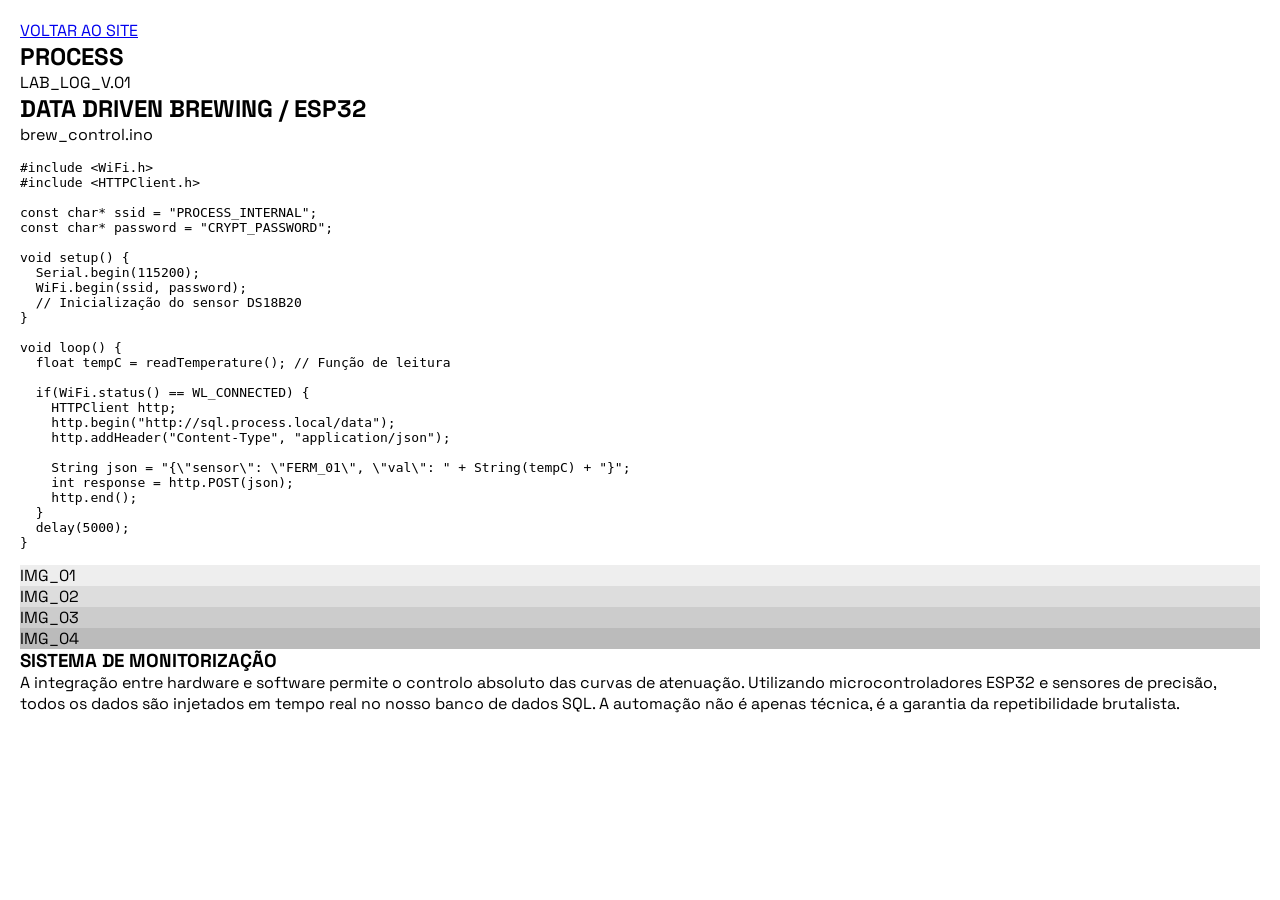
==== academico.html @ 4c79a628 "Create academico.html" ====
<!DOCTYPE html>
<html lang="pt-br">
<head>
    <meta charset="UTF-8">
    <meta name="viewport" content="width=device-width, initial-scale=1.0">
    <title>ACADÊMICO | PROCESS</title>
    <link rel="stylesheet" href="styles.css">
    <link href="https://fonts.googleapis.com/css2?family=Space+Grotesk:wght@300;400;700&display=swap" rel="stylesheet">
</head>
<body>

    <nav class="main-nav">
        <div class="nav-links left">
            <a href="index.html">VOLTAR AO SITE</a>
        </div>
        <div class="nav-logo">
            <h1 class="main-logo-small">PROCESS</h1>
        </div>
        <div class="nav-links right">
            <span>LAB_LOG_V.01</span>
        </div>
    </nav>

    <main class="academic-container">
        <h2 class="academic-title">DATA DRIVEN BREWING / ESP32</h2>
        
        <div class="academic-grid">
            <div class="code-section">
                <div class="code-terminal">
                    <div class="terminal-header">
                        <span class="file-name">brew_control.ino</span>
                        <div class="dots"><span></span><span></span></div>
                    </div>
                    <pre><code>
#include &lt;WiFi.h&gt;
#include &lt;HTTPClient.h&gt;

const char* ssid = "PROCESS_INTERNAL";
const char* password = "CRYPT_PASSWORD";

void setup() {
  Serial.begin(115200);
  WiFi.begin(ssid, password);
  // Inicialização do sensor DS18B20
}

void loop() {
  float tempC = readTemperature(); // Função de leitura

  if(WiFi.status() == WL_CONNECTED) {
    HTTPClient http;
    http.begin("http://sql.process.local/data");
    http.addHeader("Content-Type", "application/json");
    
    String json = "{\"sensor\": \"FERM_01\", \"val\": " + String(tempC) + "}";
    int response = http.POST(json);
    http.end();
  }
  delay(5000); 
}
                    </code></pre>
                </div>
            </div>

            <div class="academic-sidebar">
                <div class="academic-image-grid">
                    <div class="grid-img" style="background-color: #eee;">IMG_01</div>
                    <div class="grid-img" style="background-color: #ddd;">IMG_02</div>
                    <div class="grid-img" style="background-color: #ccc;">IMG_03</div>
                    <div class="grid-img" style="background-color: #bbb;">IMG_04</div>
                </div>
                <div class="academic-description">
                    <h3>SISTEMA DE MONITORIZAÇÃO</h3>
                    <p>
                        A integração entre hardware e software permite o controlo absoluto das curvas de atenuação. 
                        Utilizando microcontroladores ESP32 e sensores de precisão, todos os dados são injetados em tempo real 
                        no nosso banco de dados SQL. A automação não é apenas técnica, é a garantia da repetibilidade brutalista.
                    </p>
                </div>
            </div>
        </div>
    </main>

</body>
</html>
---- styles.css ----
* {
    margin: 0;
    padding: 0;
    box-sizing: border-box;
}

body {
    font-family: 'Space Grotesk', sans-serif;
    background-color: #fff;
    color: #000;
    padding: 20px;
    overflow-x: hidden;
}

/* TOP BAR */
.top-bar {
    display: flex;
    justify-content: space-between;
    align-items: center;
    margin-bottom: 20px;
}

.main-logo {
    font-size: clamp(3rem, 10vw, 8rem);
    font-weight: 700;
    letter-spacing: -0.05em;
}

/* GRID QUE CENTRALIZA TUDO */
.hero-grid {
    display: grid;
    grid-template-columns: 1fr 1.5fr 1fr; /* Três colunas: a do meio é maior */
    gap: 20px;
    align-items: start;
    width: 100%;
    max-width: 1400px;
    margin: 0 auto;
}

.hero-col {
    display: flex;
    flex-direction: column;
}

/* COLUNA CENTRAL (ONDE FICA A IMAGEM) */
.hero-col.center {
    align-items: center; /* Centraliza a imagem horizontalmente */
    justify-content: center;
}

.hero-illustration {
    width: 100%;
    max-width: 600px; /* Ajuste o tamanho máximo da imagem aqui */
    height: auto;
    mix-blend-mode: multiply;
}

/* TEXTOS LATERAIS */
.primary-nav, .nav-top {
    display: flex;
    flex-direction: column;
    gap: 2px;
}

.primary-nav a, .nav-top a {
    font-size: clamp(1.5rem, 4vw, 2.8rem);
    font-weight: 700;
    text-decoration: none;
    color: #000;
    line-height: 0.9;
    letter-spacing: -0.02em;
}

.secondary-nav {
    text-align: right; /* Alinha os textos da direita para o canto */
}

/* BOX DE LOGIN */
.network-box {
    margin-top: 40px;
    text-align: left;
}

.network-box h2 {
    font-size: 2.5rem;
    line-height: 0.9;
    margin-bottom: 20px;
}

.btn {
    display: block;
    width: 100%;
    padding: 12px;
    margin-bottom: 10px;
    font-family: inherit;
    font-weight: 700;
    border: 2px solid #000;
    cursor: pointer;
    background: transparent;
}

.btn-black { background: #000; color: #fff; }

/* SEÇÃO DE LANÇAMENTOS */
.section-title {
    font-size: clamp(2rem, 8vw, 5rem);
    text-align: center;
    margin: 80px 0 40px;
}

.product-grid {
    display: flex;
    justify-content: center;
    gap: 20px;
    flex-wrap: wrap;
}

.product-card {
    background: #f6f6f2;
    padding: 20px;
    width: 280px;
}

/* RESPONSIVO PARA CELULAR */
@media (max-width: 900px) {
    .hero-grid {
        grid-template-columns: 1fr; /* No celular, vira uma coluna só */
        text-align: center;
    }
    .secondary-nav { text-align: center; }
}
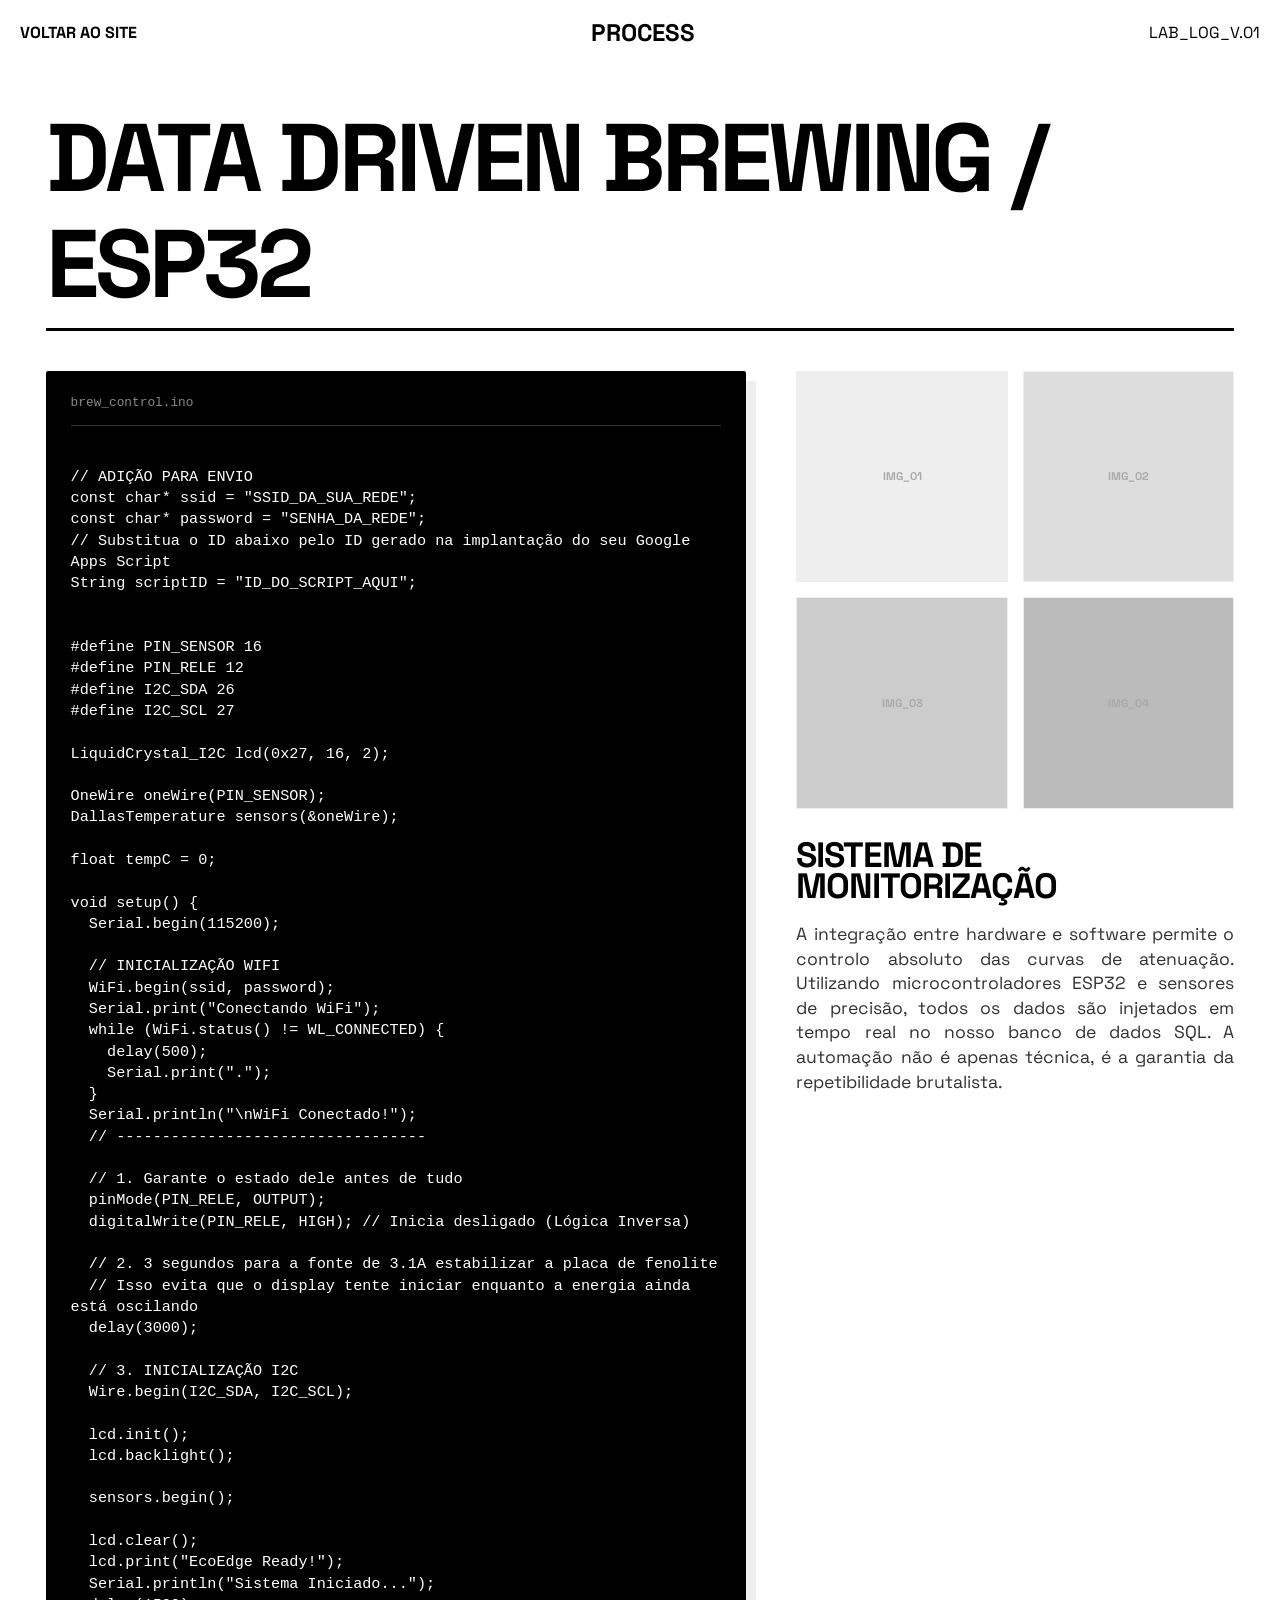
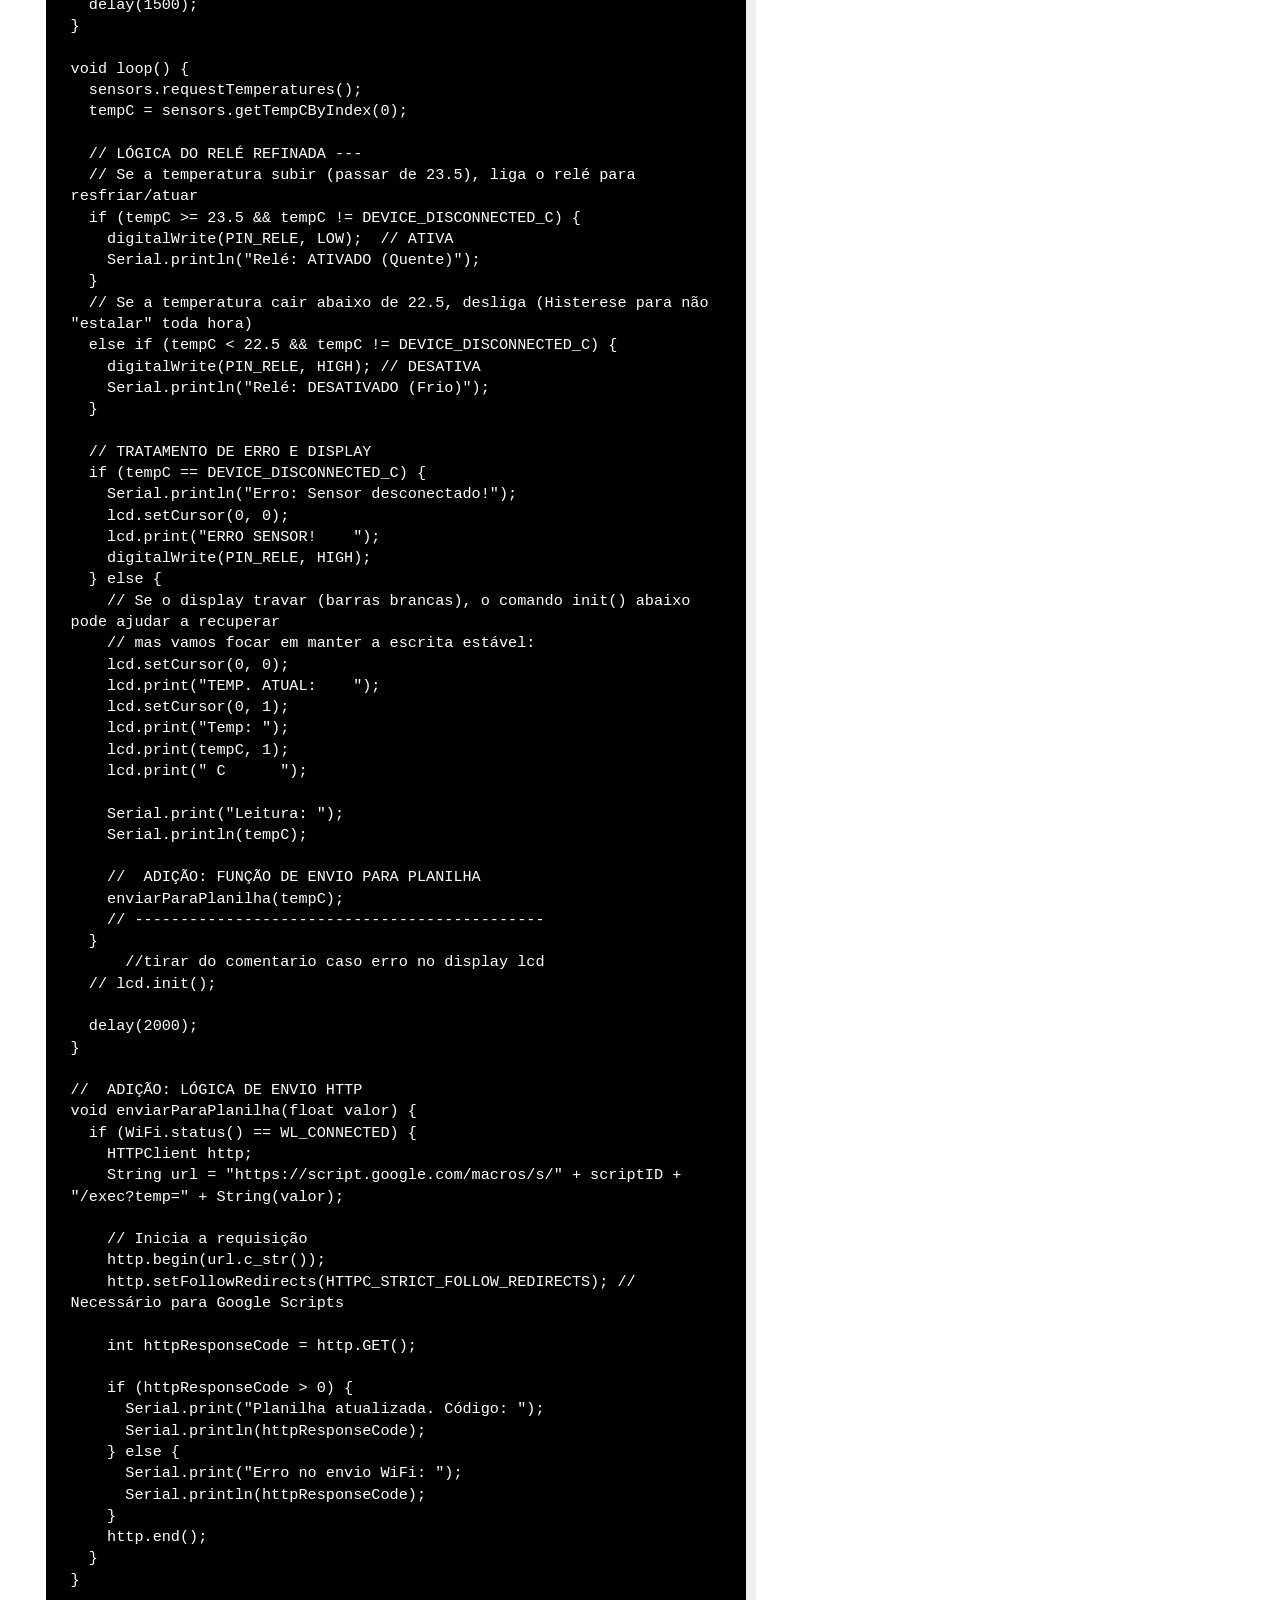
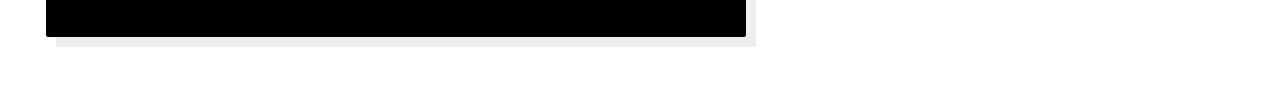
==== commit f6aa0466: "Update academico.html" ====
--- a/academico.html
+++ b/academico.html
@@ -32,31 +32,126 @@
                         <div class="dots"><span></span><span></span></div>
                     </div>
                     <pre><code>
-#include &lt;WiFi.h&gt;
-#include &lt;HTTPClient.h&gt;
+// ADIÇÃO PARA ENVIO 
+const char* ssid = "SSID_DA_SUA_REDE";
+const char* password = "SENHA_DA_REDE";
+// Substitua o ID abaixo pelo ID gerado na implantação do seu Google Apps Script
+String scriptID = "ID_DO_SCRIPT_AQUI"; 
 
-const char* ssid = "PROCESS_INTERNAL";
-const char* password = "CRYPT_PASSWORD";
+
+#define PIN_SENSOR 16 
+#define PIN_RELE 12    
+#define I2C_SDA 26
+#define I2C_SCL 27
+
+LiquidCrystal_I2C lcd(0x27, 16, 2); 
+
+OneWire oneWire(PIN_SENSOR);
+DallasTemperature sensors(&oneWire);
+
+float tempC = 0;
 
 void setup() {
   Serial.begin(115200);
+  
+  // INICIALIZAÇÃO WIFI
   WiFi.begin(ssid, password);
-  // Inicialização do sensor DS18B20
+  Serial.print("Conectando WiFi");
+  while (WiFi.status() != WL_CONNECTED) {
+    delay(500);
+    Serial.print(".");
+  }
+  Serial.println("\nWiFi Conectado!");
+  // ----------------------------------
+  
+  // 1. Garante o estado dele antes de tudo
+  pinMode(PIN_RELE, OUTPUT);
+  digitalWrite(PIN_RELE, HIGH); // Inicia desligado (Lógica Inversa)
+
+  // 2. 3 segundos para a fonte de 3.1A estabilizar a placa de fenolite
+  // Isso evita que o display tente iniciar enquanto a energia ainda está oscilando
+  delay(3000); 
+
+  // 3. INICIALIZAÇÃO I2C
+  Wire.begin(I2C_SDA, I2C_SCL);
+  
+  lcd.init();        
+  lcd.backlight();  
+  
+  sensors.begin();
+  
+  lcd.clear();
+  lcd.print("EcoEdge Ready!");
+  Serial.println("Sistema Iniciado...");
+  delay(1500);
 }
 
 void loop() {
-  float tempC = readTemperature(); // Função de leitura
+  sensors.requestTemperatures(); 
+  tempC = sensors.getTempCByIndex(0);
 
-  if(WiFi.status() == WL_CONNECTED) {
+  // LÓGICA DO RELÉ REFINADA ---
+  // Se a temperatura subir (passar de 23.5), liga o relé para resfriar/atuar
+  if (tempC >= 23.5 && tempC != DEVICE_DISCONNECTED_C) {
+    digitalWrite(PIN_RELE, LOW);  // ATIVA
+    Serial.println("Relé: ATIVADO (Quente)");
+  } 
+  // Se a temperatura cair abaixo de 22.5, desliga (Histerese para não "estalar" toda hora)
+  else if (tempC < 22.5 && tempC != DEVICE_DISCONNECTED_C) {
+    digitalWrite(PIN_RELE, HIGH); // DESATIVA
+    Serial.println("Relé: DESATIVADO (Frio)");
+  }
+
+  // TRATAMENTO DE ERRO E DISPLAY 
+  if (tempC == DEVICE_DISCONNECTED_C) {
+    Serial.println("Erro: Sensor desconectado!");
+    lcd.setCursor(0, 0);
+    lcd.print("ERRO SENSOR!    ");
+    digitalWrite(PIN_RELE, HIGH); 
+  } else {
+    // Se o display travar (barras brancas), o comando init() abaixo pode ajudar a recuperar
+    // mas vamos focar em manter a escrita estável:
+    lcd.setCursor(0, 0);
+    lcd.print("TEMP. ATUAL:    ");
+    lcd.setCursor(0, 1);
+    lcd.print("Temp: ");
+    lcd.print(tempC, 1);
+    lcd.print(" C      "); 
+
+    Serial.print("Leitura: ");
+    Serial.println(tempC);
+
+    //  ADIÇÃO: FUNÇÃO DE ENVIO PARA PLANILHA 
+    enviarParaPlanilha(tempC);
+    // ---------------------------------------------
+  }
+      //tirar do comentario caso erro no display lcd
+  // lcd.init(); 
+
+  delay(2000); 
+}
+
+//  ADIÇÃO: LÓGICA DE ENVIO HTTP 
+void enviarParaPlanilha(float valor) {
+  if (WiFi.status() == WL_CONNECTED) {
     HTTPClient http;
-    http.begin("http://sql.process.local/data");
-    http.addHeader("Content-Type", "application/json");
+    String url = "https://script.google.com/macros/s/" + scriptID + "/exec?temp=" + String(valor);
     
-    String json = "{\"sensor\": \"FERM_01\", \"val\": " + String(tempC) + "}";
-    int response = http.POST(json);
+    // Inicia a requisição
+    http.begin(url.c_str());
+    http.setFollowRedirects(HTTPC_STRICT_FOLLOW_REDIRECTS); // Necessário para Google Scripts
+    
+    int httpResponseCode = http.GET();
+    
+    if (httpResponseCode > 0) {
+      Serial.print("Planilha atualizada. Código: ");
+      Serial.println(httpResponseCode);
+    } else {
+      Serial.print("Erro no envio WiFi: ");
+      Serial.println(httpResponseCode);
+    }
     http.end();
   }
-  delay(5000); 
 }
                     </code></pre>
                 </div>
--- a/styles.css
+++ b/styles.css
@@ -1,38 +1,65 @@
+/* --- RESET E BASE --- */
 * {
     margin: 0;
     padding: 0;
     box-sizing: border-box;
 }
 
+:root {
+    --bg-color: #ffffff;
+    --text-color: #000000;
+    --accent-gray: #f6f6f2;
+    --border-color: #eeeeee;
+}
+
 body {
     font-family: 'Space Grotesk', sans-serif;
-    background-color: #fff;
-    color: #000;
+    background-color: var(--bg-color);
+    color: var(--text-color);
     padding: 20px;
+    line-height: 1.1;
     overflow-x: hidden;
 }
 
-/* TOP BAR */
-.top-bar {
+/* --- NAVEGAÇÃO --- */
+.main-nav {
     display: flex;
     justify-content: space-between;
     align-items: center;
     margin-bottom: 20px;
 }
 
+.nav-links {
+    display: flex;
+    gap: 20px;
+}
+
+.nav-links a {
+    font-size: 1rem;
+    font-weight: 700;
+    text-decoration: none;
+    color: var(--text-color);
+    text-transform: uppercase;
+}
+
+.nav-links a:hover {
+    text-decoration: underline;
+}
+
+/* --- HERO GRID (PÁGINA INICIAL) --- */
 .main-logo {
-    font-size: clamp(3rem, 10vw, 8rem);
+    font-size: clamp(3rem, 12vw, 8rem);
     font-weight: 700;
     letter-spacing: -0.05em;
-}
-
-/* GRID QUE CENTRALIZA TUDO */
+    text-align: center;
+    margin-bottom: 10px;
+}
+
 .hero-grid {
     display: grid;
-    grid-template-columns: 1fr 1.5fr 1fr; /* Três colunas: a do meio é maior */
+    grid-template-columns: 1fr 1.5fr 1fr;
     gap: 20px;
     align-items: start;
-    width: 100%;
     max-width: 1400px;
     margin: 0 auto;
 }
@@ -42,70 +69,67 @@
     flex-direction: column;
 }
 
-/* COLUNA CENTRAL (ONDE FICA A IMAGEM) */
 .hero-col.center {
-    align-items: center; /* Centraliza a imagem horizontalmente */
+    align-items: center;
     justify-content: center;
 }
 
 .hero-illustration {
-    width: 100%;
-    max-width: 600px; /* Ajuste o tamanho máximo da imagem aqui */
+    width: 110%;
     height: auto;
     mix-blend-mode: multiply;
 }
 
-/* TEXTOS LATERAIS */
-.primary-nav, .nav-top {
-    display: flex;
-    flex-direction: column;
-    gap: 2px;
-}
-
 .primary-nav a, .nav-top a {
     font-size: clamp(1.5rem, 4vw, 2.8rem);
     font-weight: 700;
     text-decoration: none;
     color: #000;
-    line-height: 0.9;
-    letter-spacing: -0.02em;
+    line-height: 0.95;
+    margin-bottom: 5px;
 }
 
 .secondary-nav {
-    text-align: right; /* Alinha os textos da direita para o canto */
-}
-
-/* BOX DE LOGIN */
+    text-align: right;
+}
+
+/* CAIXA DE LOGIN / NETWORK */
 .network-box {
     margin-top: 40px;
     text-align: left;
 }
 
 .network-box h2 {
-    font-size: 2.5rem;
+    font-size: 2.8rem;
     line-height: 0.9;
     margin-bottom: 20px;
+    letter-spacing: -0.03em;
 }
 
 .btn {
     display: block;
     width: 100%;
-    padding: 12px;
+    padding: 15px;
     margin-bottom: 10px;
     font-family: inherit;
     font-weight: 700;
     border: 2px solid #000;
     cursor: pointer;
     background: transparent;
-}
-
-.btn-black { background: #000; color: #fff; }
-
-/* SEÇÃO DE LANÇAMENTOS */
+    text-transform: uppercase;
+}
+
+.btn-black {
+    background: #000;
+    color: #fff;
+}
+
+/* --- SEÇÃO DE LANÇAMENTOS (RELEASES) --- */
 .section-title {
     font-size: clamp(2rem, 8vw, 5rem);
     text-align: center;
     margin: 80px 0 40px;
+    letter-spacing: -0.04em;
 }
 
 .product-grid {
@@ -116,16 +140,142 @@
 }
 
 .product-card {
-    background: #f6f6f2;
+    background: var(--accent-gray);
     padding: 20px;
     width: 280px;
-}
-
-/* RESPONSIVO PARA CELULAR */
-@media (max-width: 900px) {
-    .hero-grid {
-        grid-template-columns: 1fr; /* No celular, vira uma coluna só */
-        text-align: center;
-    }
-    .secondary-nav { text-align: center; }
-}
+    border-radius: 4px;
+}
+
+.product-card img {
+    width: 100%;
+    filter: grayscale(1);
+    transition: filter 0.3s;
+}
+
+.product-card:hover img {
+    filter: grayscale(0);
+}
+
+.product-meta {
+    display: flex;
+    justify-content: space-between;
+    margin-top: 15px;
+    font-weight: 700;
+    font-size: 0.9rem;
+}
+
+/* --- PÁGINA ACADÊMICO (ESPECÍFICO) --- */
+.academic-container {
+    padding: 40px 2vw;
+    max-width: 1400px;
+    margin: 0 auto;
+}
+
+.academic-title {
+    font-size: clamp(2.5rem, 8vw, 6rem);
+    font-weight: 700;
+    letter-spacing: -0.04em;
+    margin-bottom: 40px;
+    border-bottom: 3px solid #000;
+    padding-bottom: 10px;
+}
+
+.academic-grid {
+    display: grid;
+    grid-template-columns: 1.6fr 1fr;
+    gap: 50px;
+}
+
+/* TERMINAL DE CÓDIGO ESP32 */
+.code-terminal {
+    background: #000;
+    color: #fff;
+    padding: 25px;
+    font-family: 'Courier New', monospace;
+    border-radius: 2px;
+    box-shadow: 10px 10px 0px #eee;
+}
+
+.terminal-header {
+    display: flex;
+    justify-content: space-between;
+    border-bottom: 1px solid #333;
+    padding-bottom: 15px;
+    margin-bottom: 20px;
+    font-size: 0.8rem;
+    color: #888;
+}
+
+pre {
+    white-space: pre-wrap;
+    word-wrap: break-word;
+    line-height: 1.4;
+    font-size: 0.95rem;
+}
+
+/* GRID DE IMAGENS ACADÊMICO */
+.academic-image-grid {
+    display: grid;
+    grid-template-columns: 1fr 1fr;
+    gap: 15px;
+    margin-bottom: 30px;
+}
+
+.grid-img {
+    aspect-ratio: 1;
+    background-color: #f0f0f0;
+    display: flex;
+    align-items: center;
+    justify-content: center;
+    font-weight: 700;
+    font-size: 0.7rem;
+    color: #aaa;
+    border: 1px solid var(--border-color);
+    text-transform: uppercase;
+}
+
+.academic-description h3 {
+    font-size: 2.2rem;
+    margin-bottom: 20px;
+    letter-spacing: -0.03em;
+    line-height: 0.9;
+}
+
+.academic-description p {
+    font-size: 1.1rem;
+    line-height: 1.4;
+    text-align: justify;
+    opacity: 0.8;
+}
+
+/* --- LABELS LATERAIS (VERTICAL) --- */
+.side-label {
+    writing-mode: vertical-rl;
+    text-transform: uppercase;
+    font-size: 0.8rem;
+    font-weight: 700;
+    padding: 10px;
+}
+
+.side-label.left { transform: rotate(180deg); }
+
+/* --- RESPONSIVIDADE --- */
+@media (max-width: 1000px) {
+    .hero-grid, .academic-grid {
+        grid-template-columns: 1fr;
+    }
+    
+    .secondary-nav {
+        text-align: left;
+    }
+    
+    .nav-top {
+        justify-content: flex-start;
+        margin-top: 20px;
+    }
+    
+    .hero-illustration {
+        width: 80%;
+        margin: 20px auto;
+    }
+}
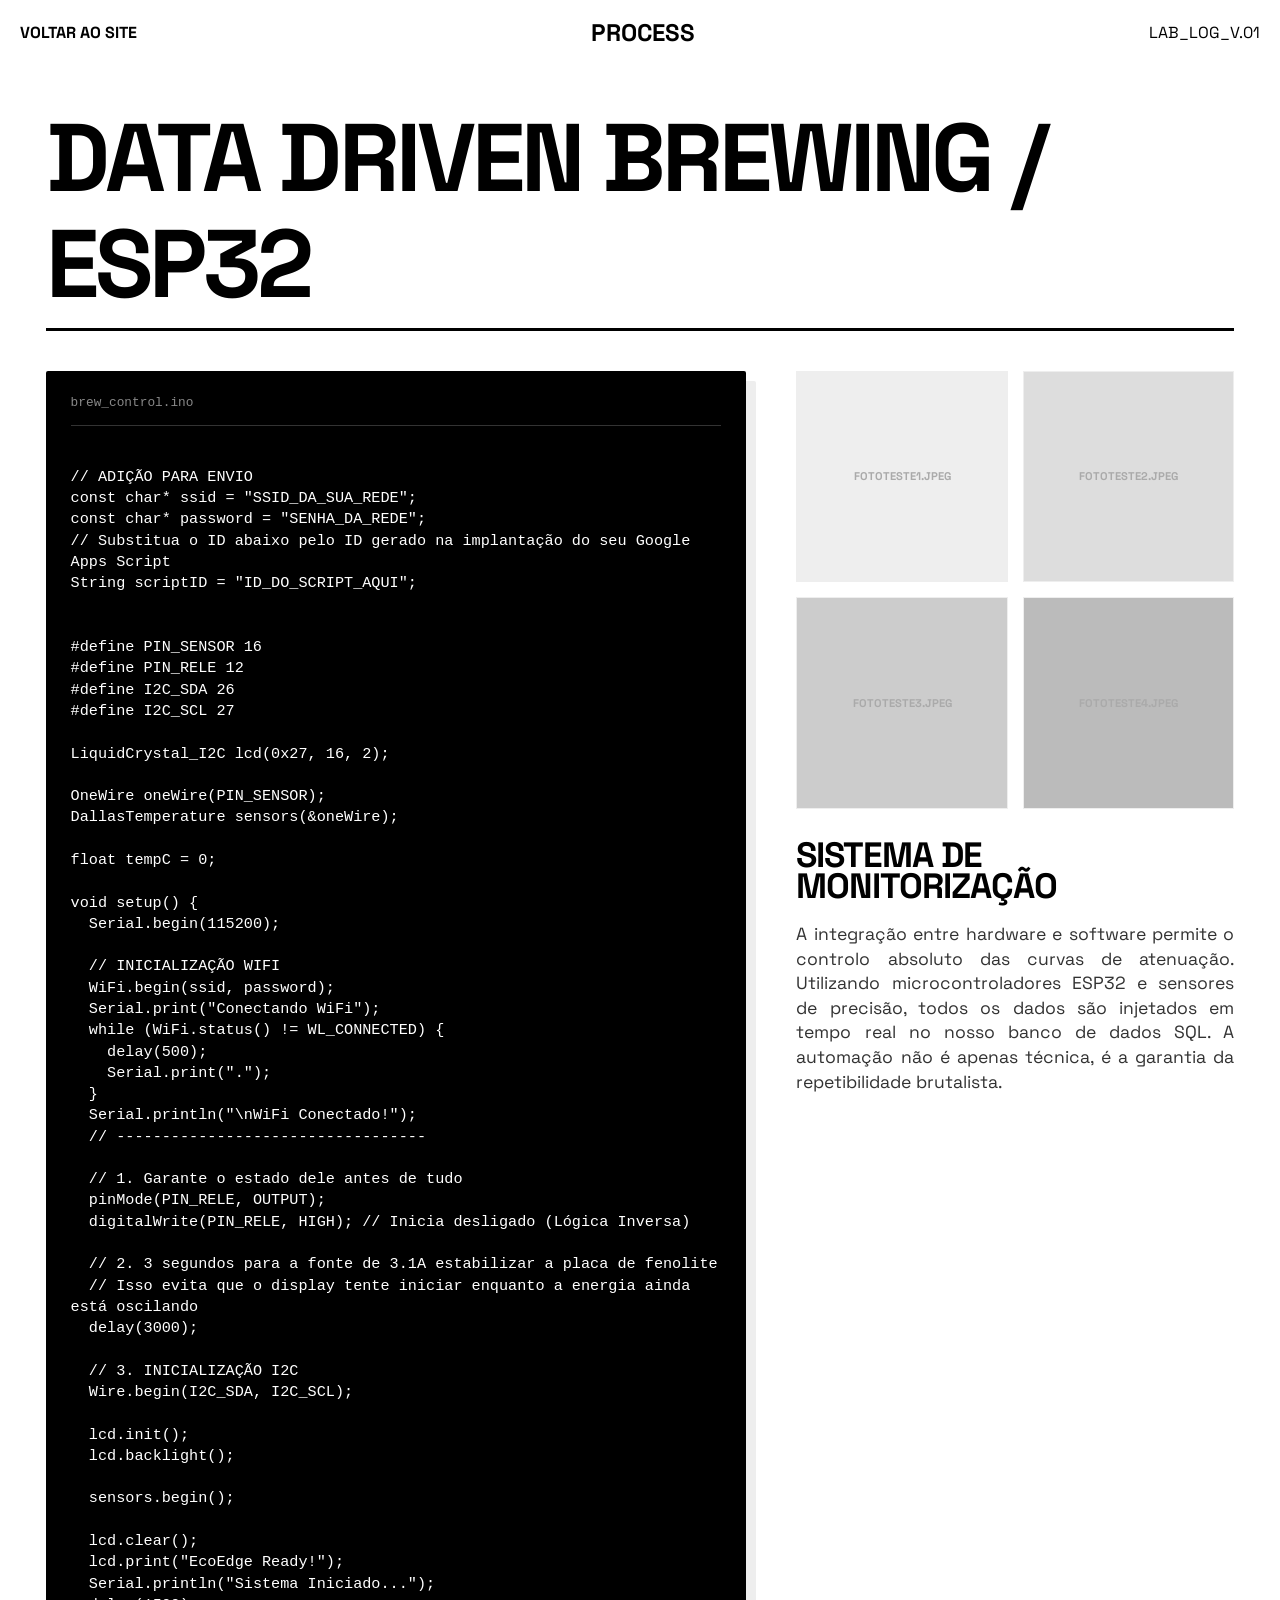
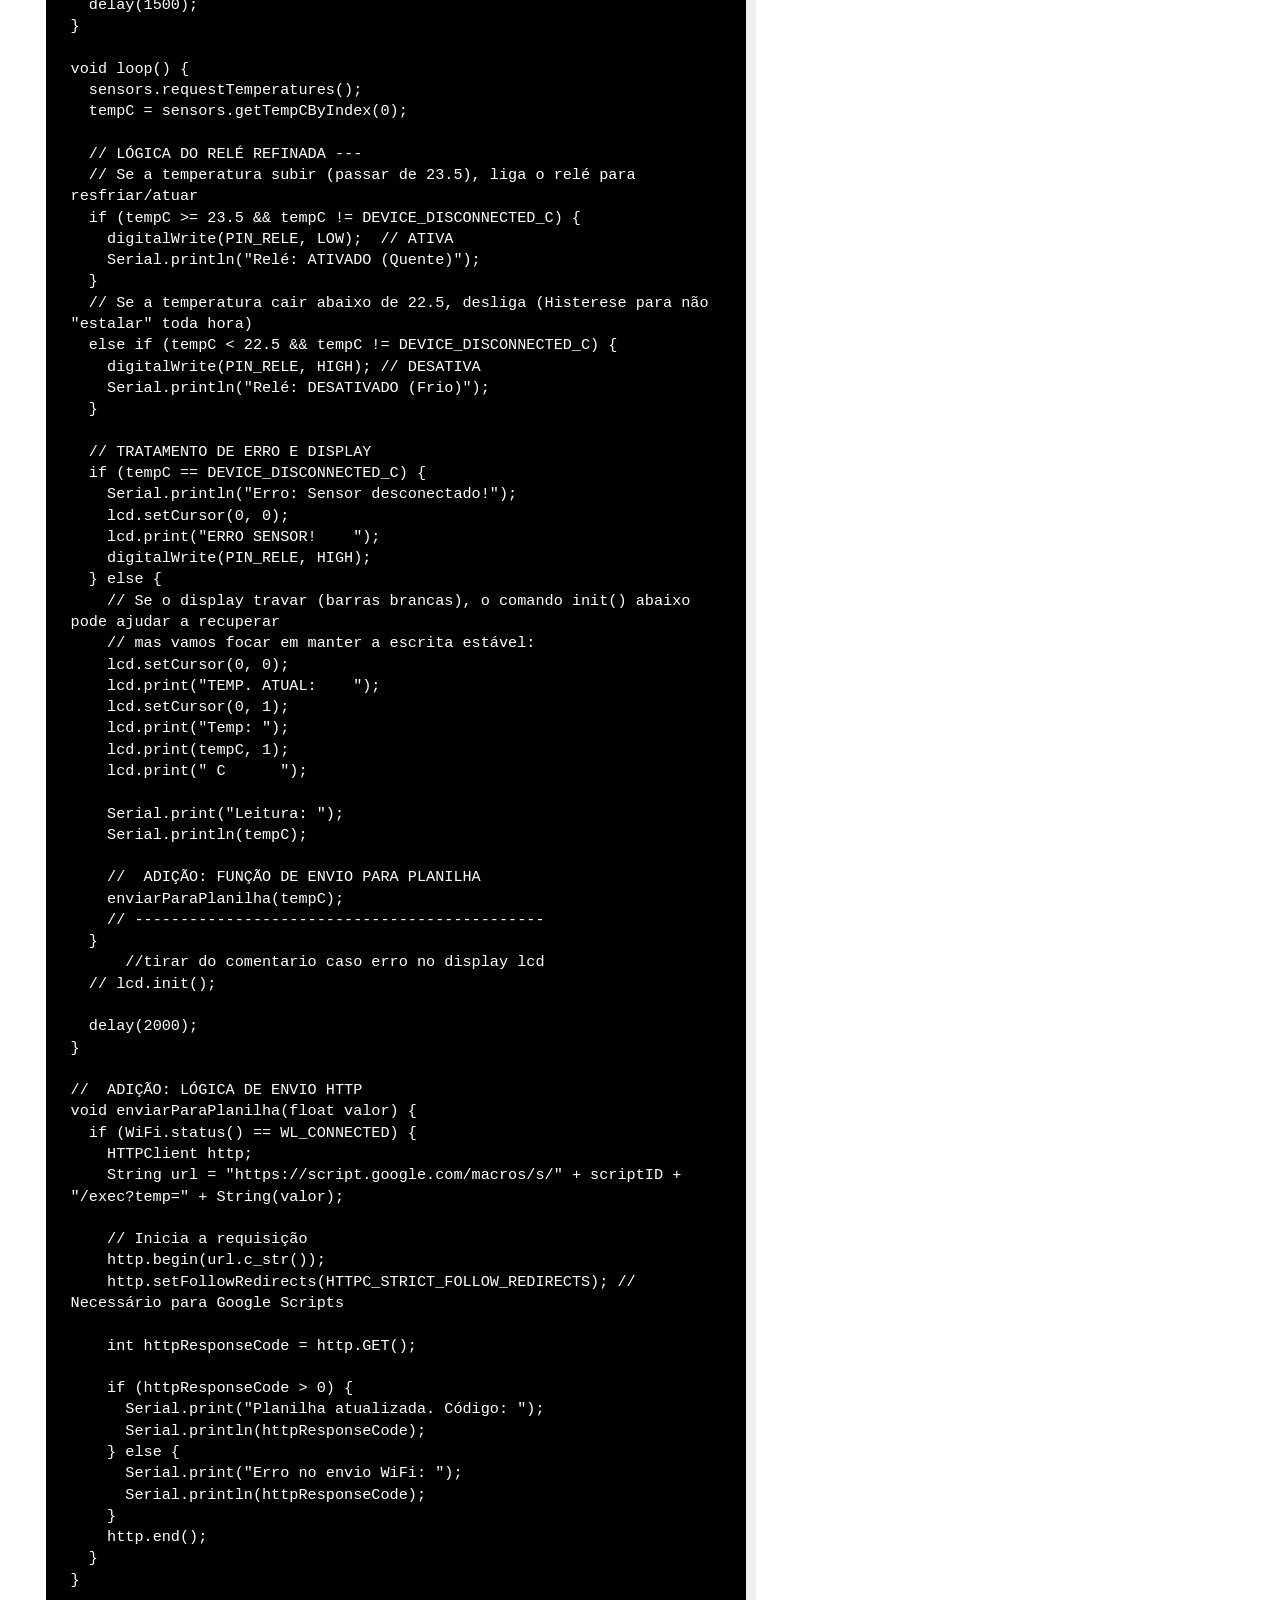
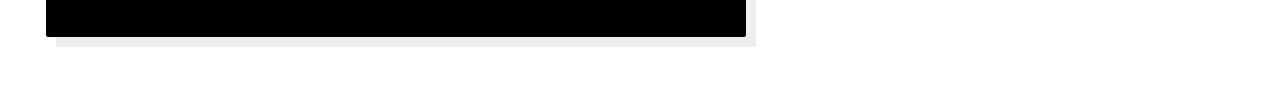
==== commit 84d56acd: "Update academico.html" ====
--- a/academico.html
+++ b/academico.html
@@ -159,10 +159,10 @@
 
             <div class="academic-sidebar">
                 <div class="academic-image-grid">
-                    <div class="grid-img" style="background-color: #eee;">IMG_01</div>
-                    <div class="grid-img" style="background-color: #ddd;">IMG_02</div>
-                    <div class="grid-img" style="background-color: #ccc;">IMG_03</div>
-                    <div class="grid-img" style="background-color: #bbb;">IMG_04</div>
+                    <div class="grid-img" style="background-color: #eee;">fototeste1.jpeg</div>
+                    <div class="grid-img" style="background-color: #ddd;">fototeste2.jpeg</div>
+                    <div class="grid-img" style="background-color: #ccc;">fototeste3.jpeg</div>
+                    <div class="grid-img" style="background-color: #bbb;">fototeste4.jpeg</div>
                 </div>
                 <div class="academic-description">
                     <h3>SISTEMA DE MONITORIZAÇÃO</h3>
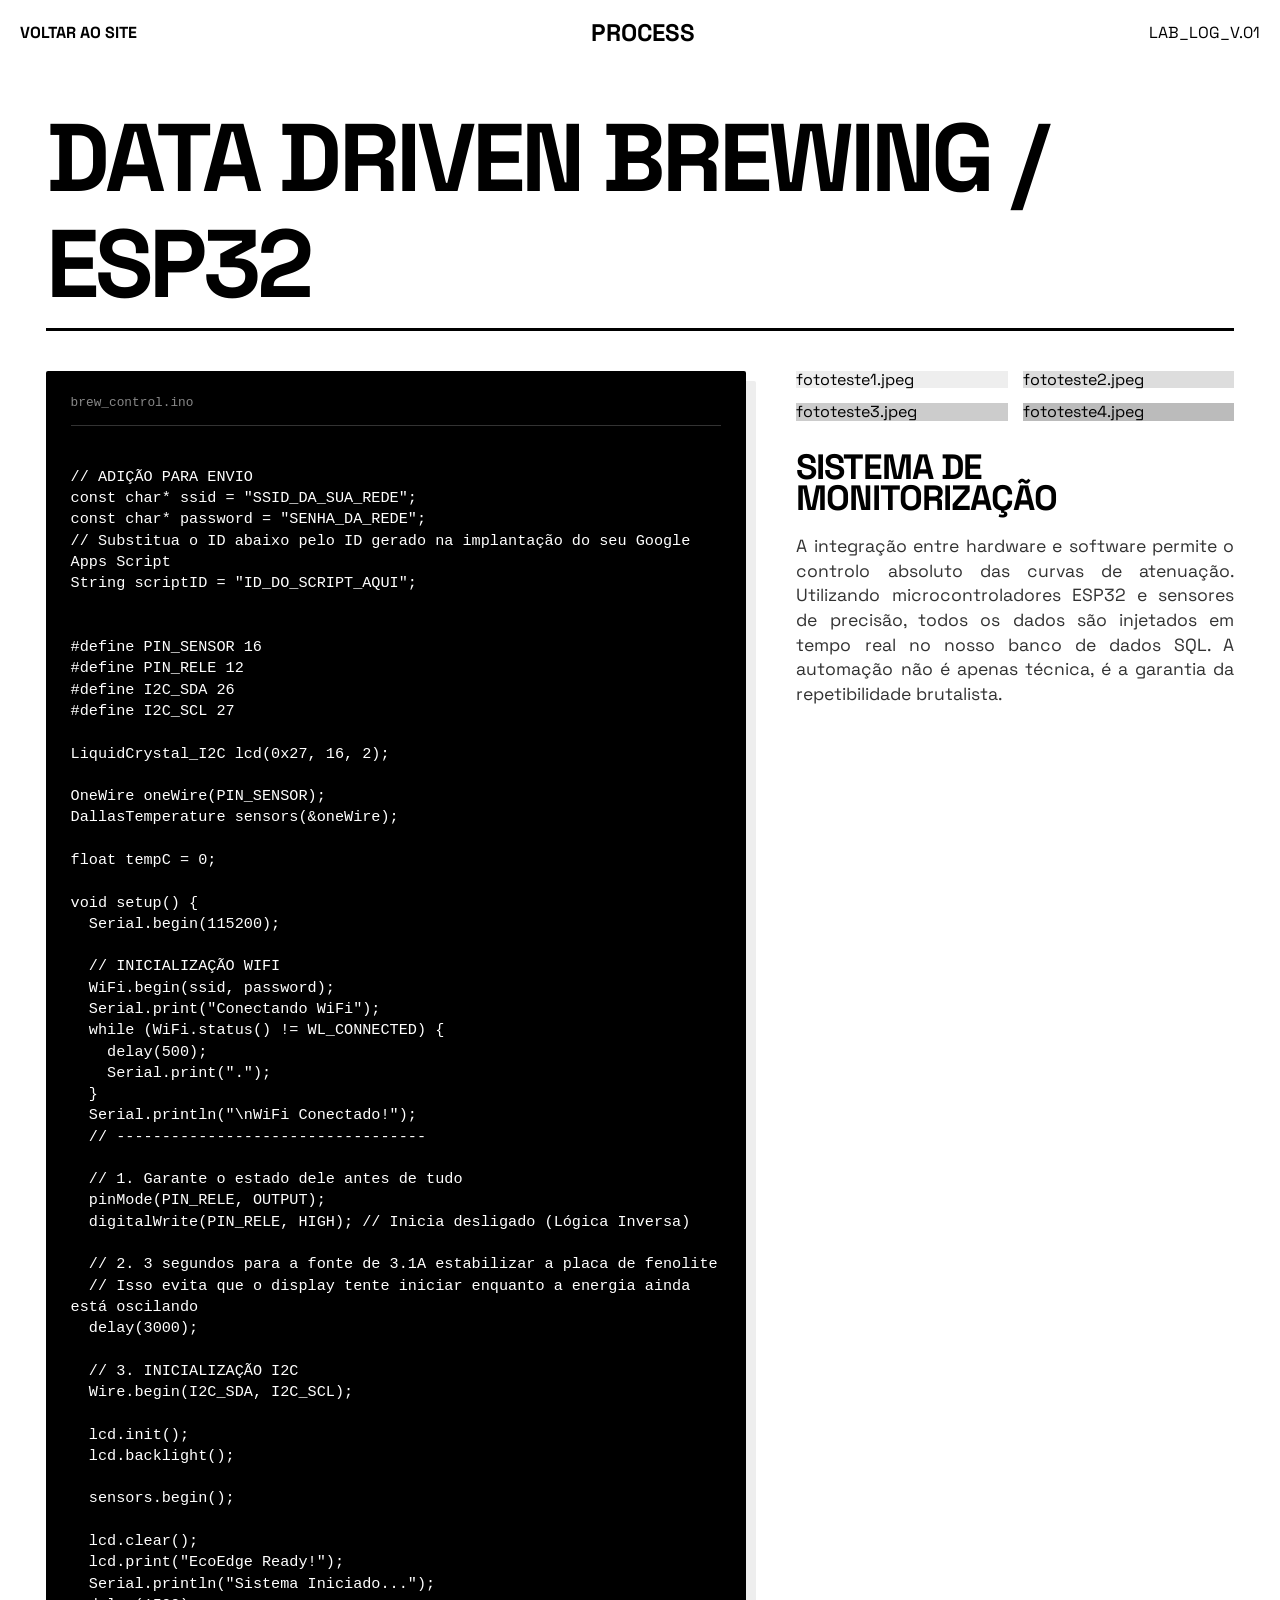
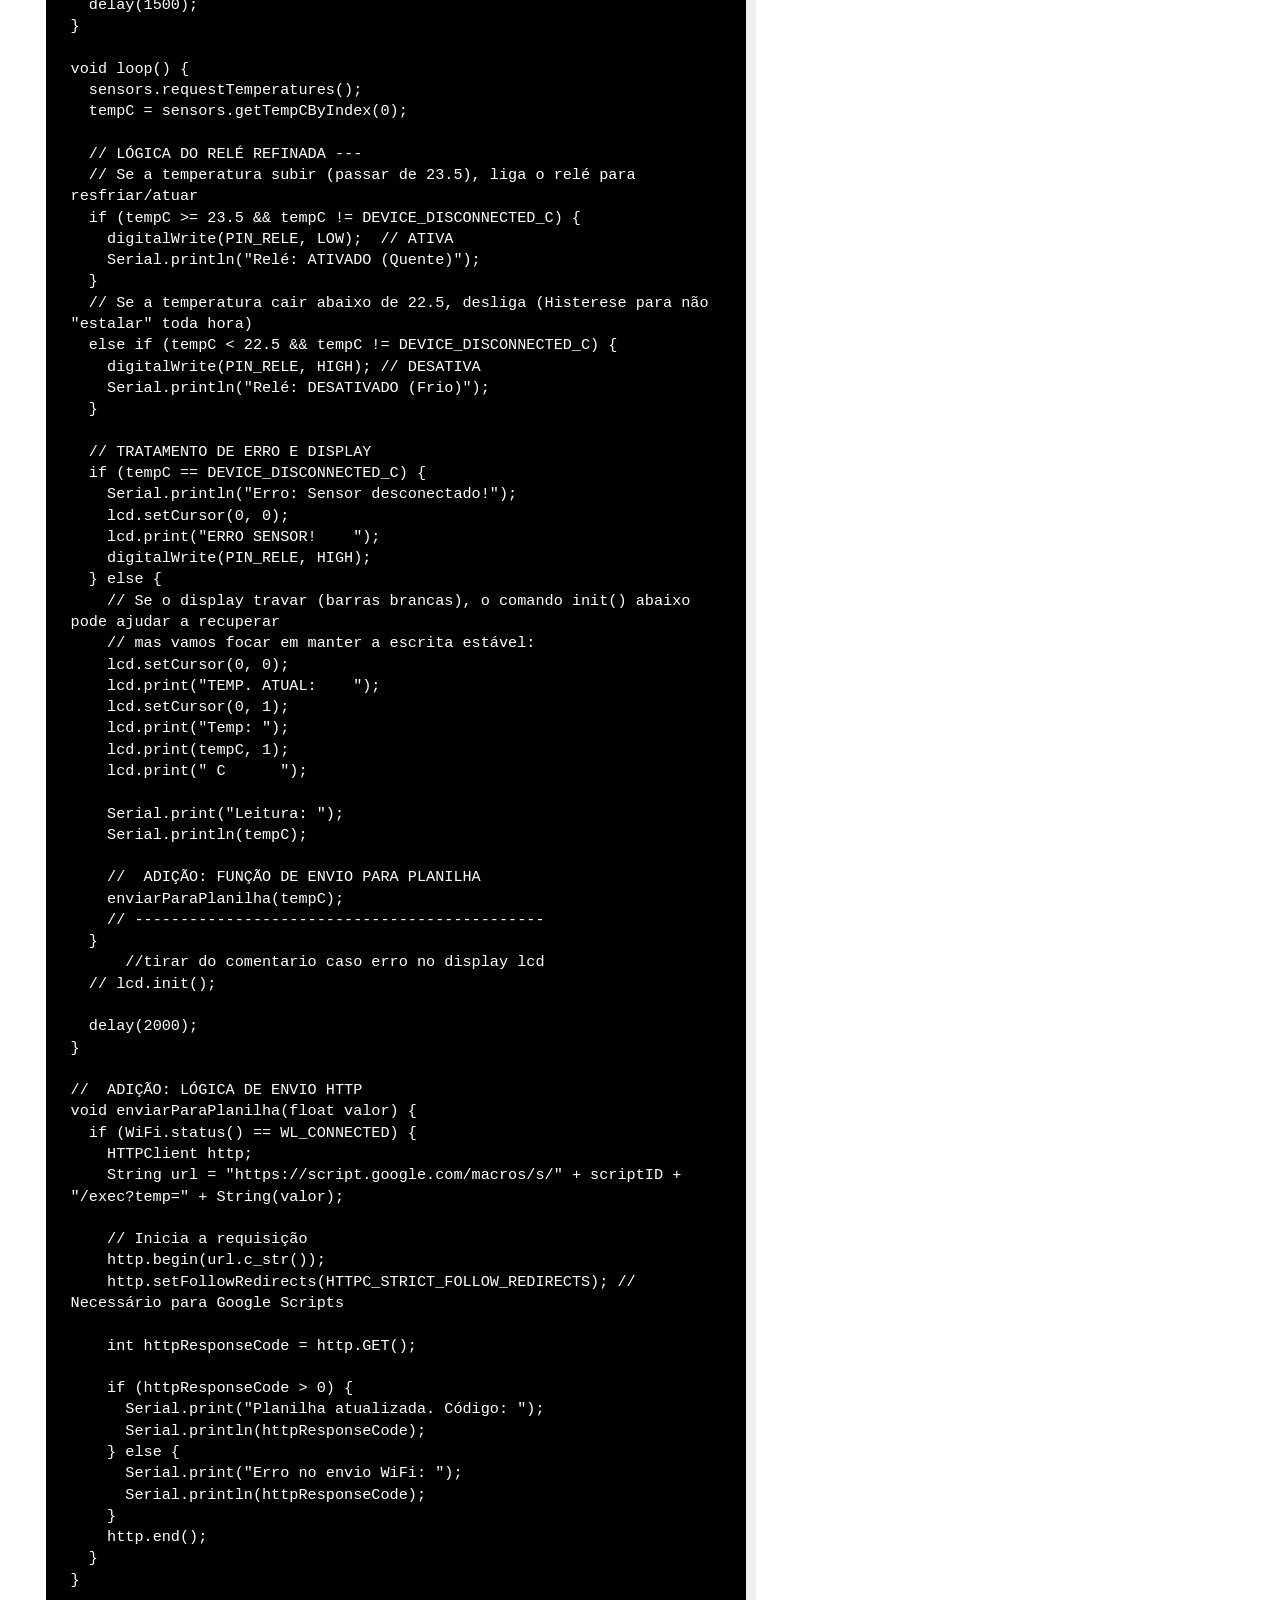
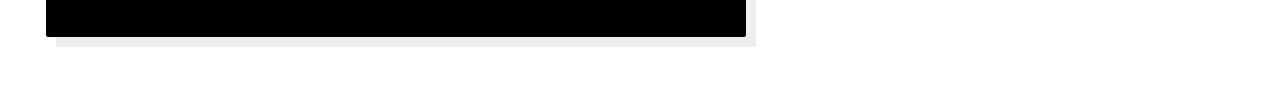
==== commit f40de0fe: "Update academico.html" ====
--- a/academico.html
+++ b/academico.html
@@ -159,10 +159,10 @@
 
             <div class="academic-sidebar">
                 <div class="academic-image-grid">
-                    <div class="grid-img" style="background-color: #eee;">fototeste1.jpeg</div>
-                    <div class="grid-img" style="background-color: #ddd;">fototeste2.jpeg</div>
-                    <div class="grid-img" style="background-color: #ccc;">fototeste3.jpeg</div>
-                    <div class="grid-img" style="background-color: #bbb;">fototeste4.jpeg</div>
+                    <div class="fototeste1.jpeg" style="background-color: #eee;">fototeste1.jpeg</div>
+                    <div class="fototeste2.jpeg" style="background-color: #ddd;">fototeste2.jpeg</div>
+                    <div class="fototeste3.jpeg" style="background-color: #ccc;">fototeste3.jpeg</div>
+                    <div class="fototeste4.jpeg" style="background-color: #bbb;">fototeste4.jpeg</div>
                 </div>
                 <div class="academic-description">
                     <h3>SISTEMA DE MONITORIZAÇÃO</h3>
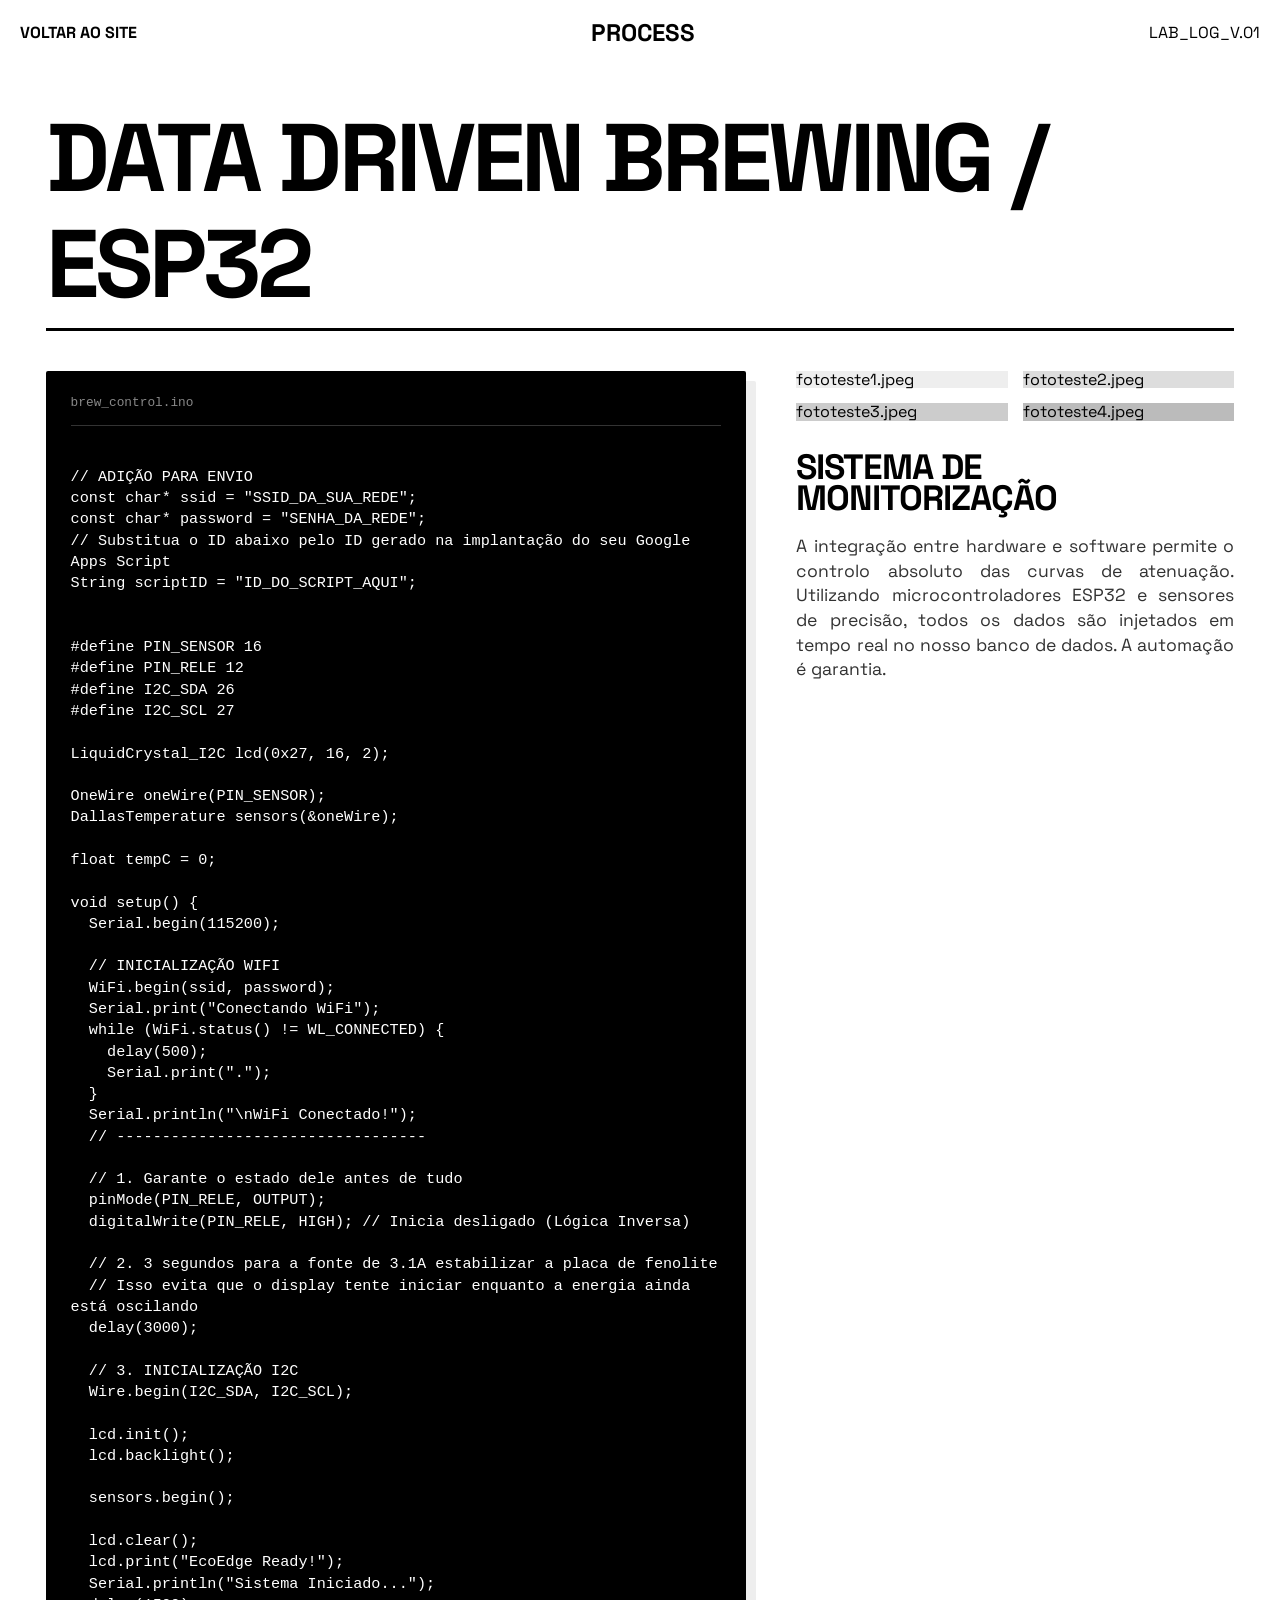
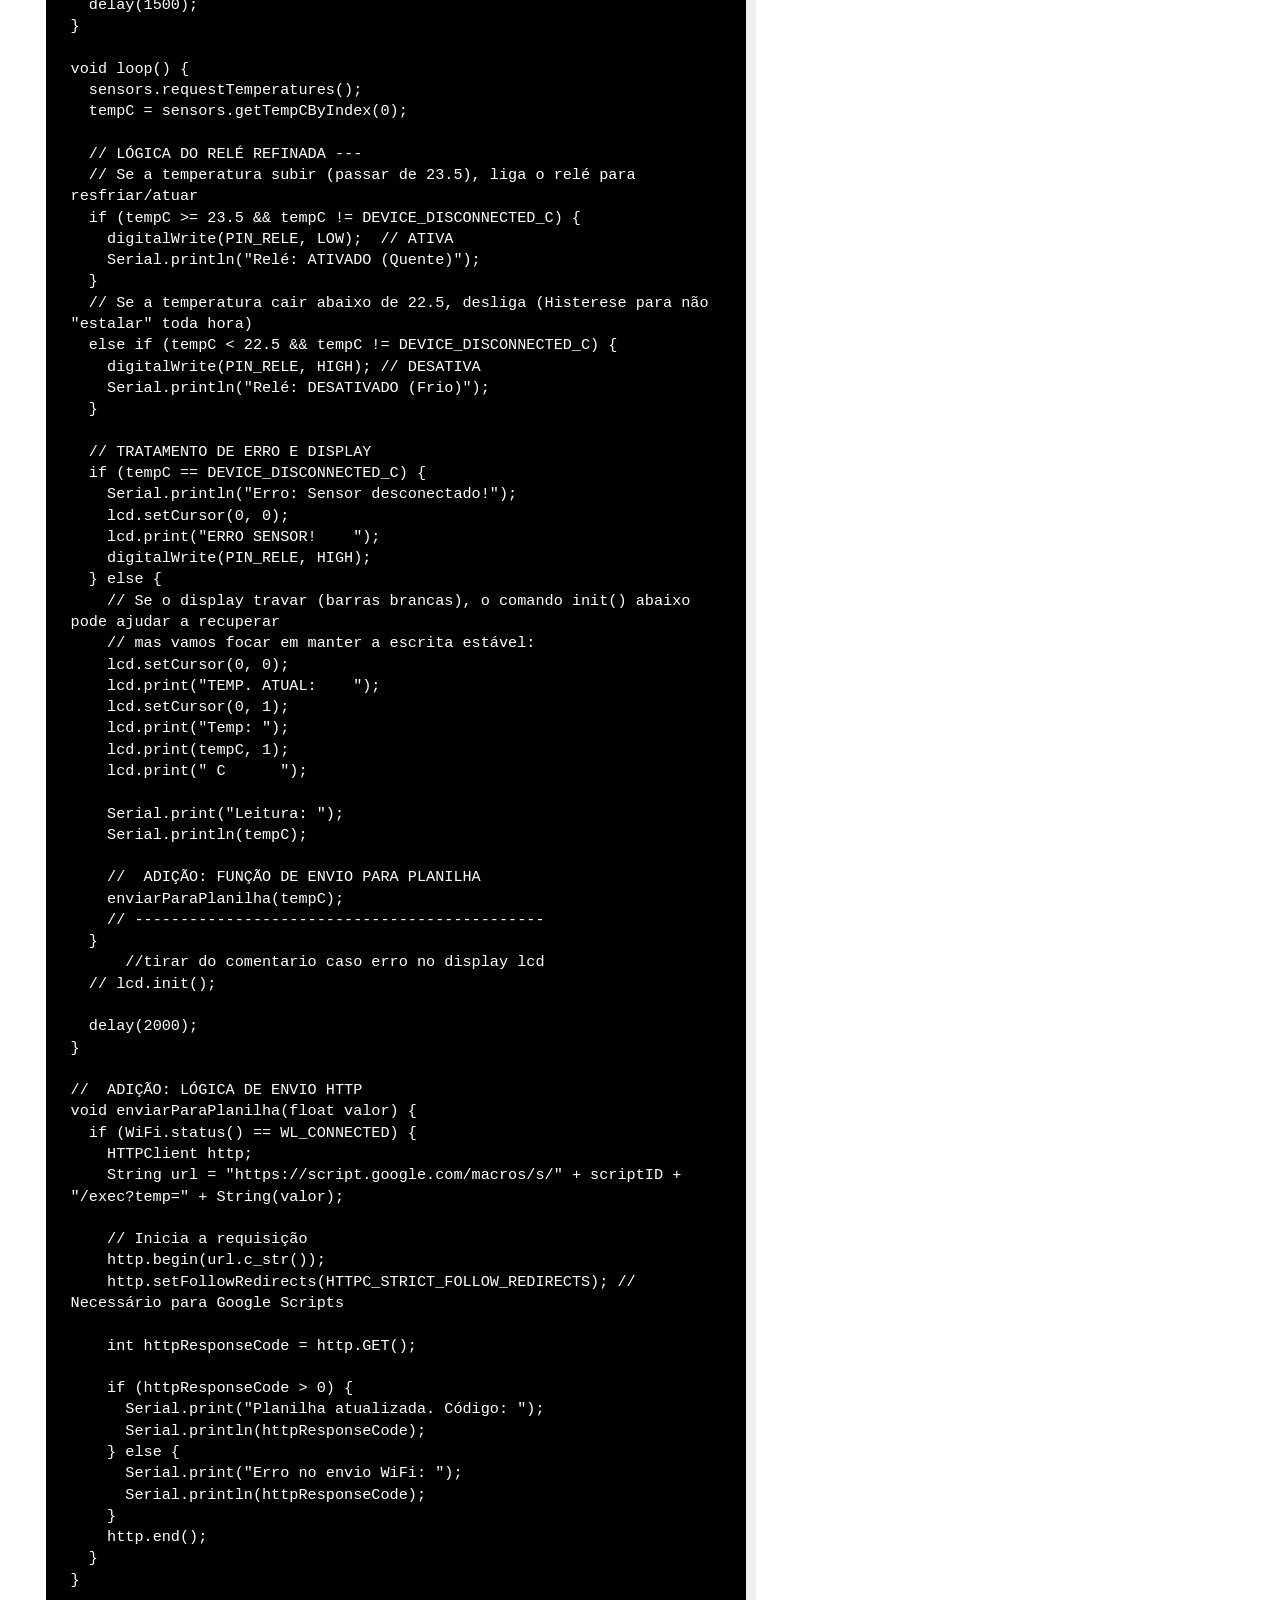
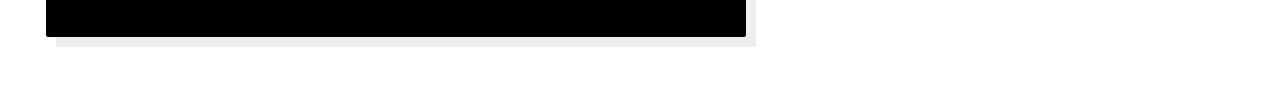
==== commit f43c7bd0: "Update academico.html" ====
--- a/academico.html
+++ b/academico.html
@@ -169,7 +169,7 @@
                     <p>
                         A integração entre hardware e software permite o controlo absoluto das curvas de atenuação. 
                         Utilizando microcontroladores ESP32 e sensores de precisão, todos os dados são injetados em tempo real 
-                        no nosso banco de dados SQL. A automação não é apenas técnica, é a garantia da repetibilidade brutalista.
+                        no nosso banco de dados. A automação é garantia.
                     </p>
                 </div>
             </div>
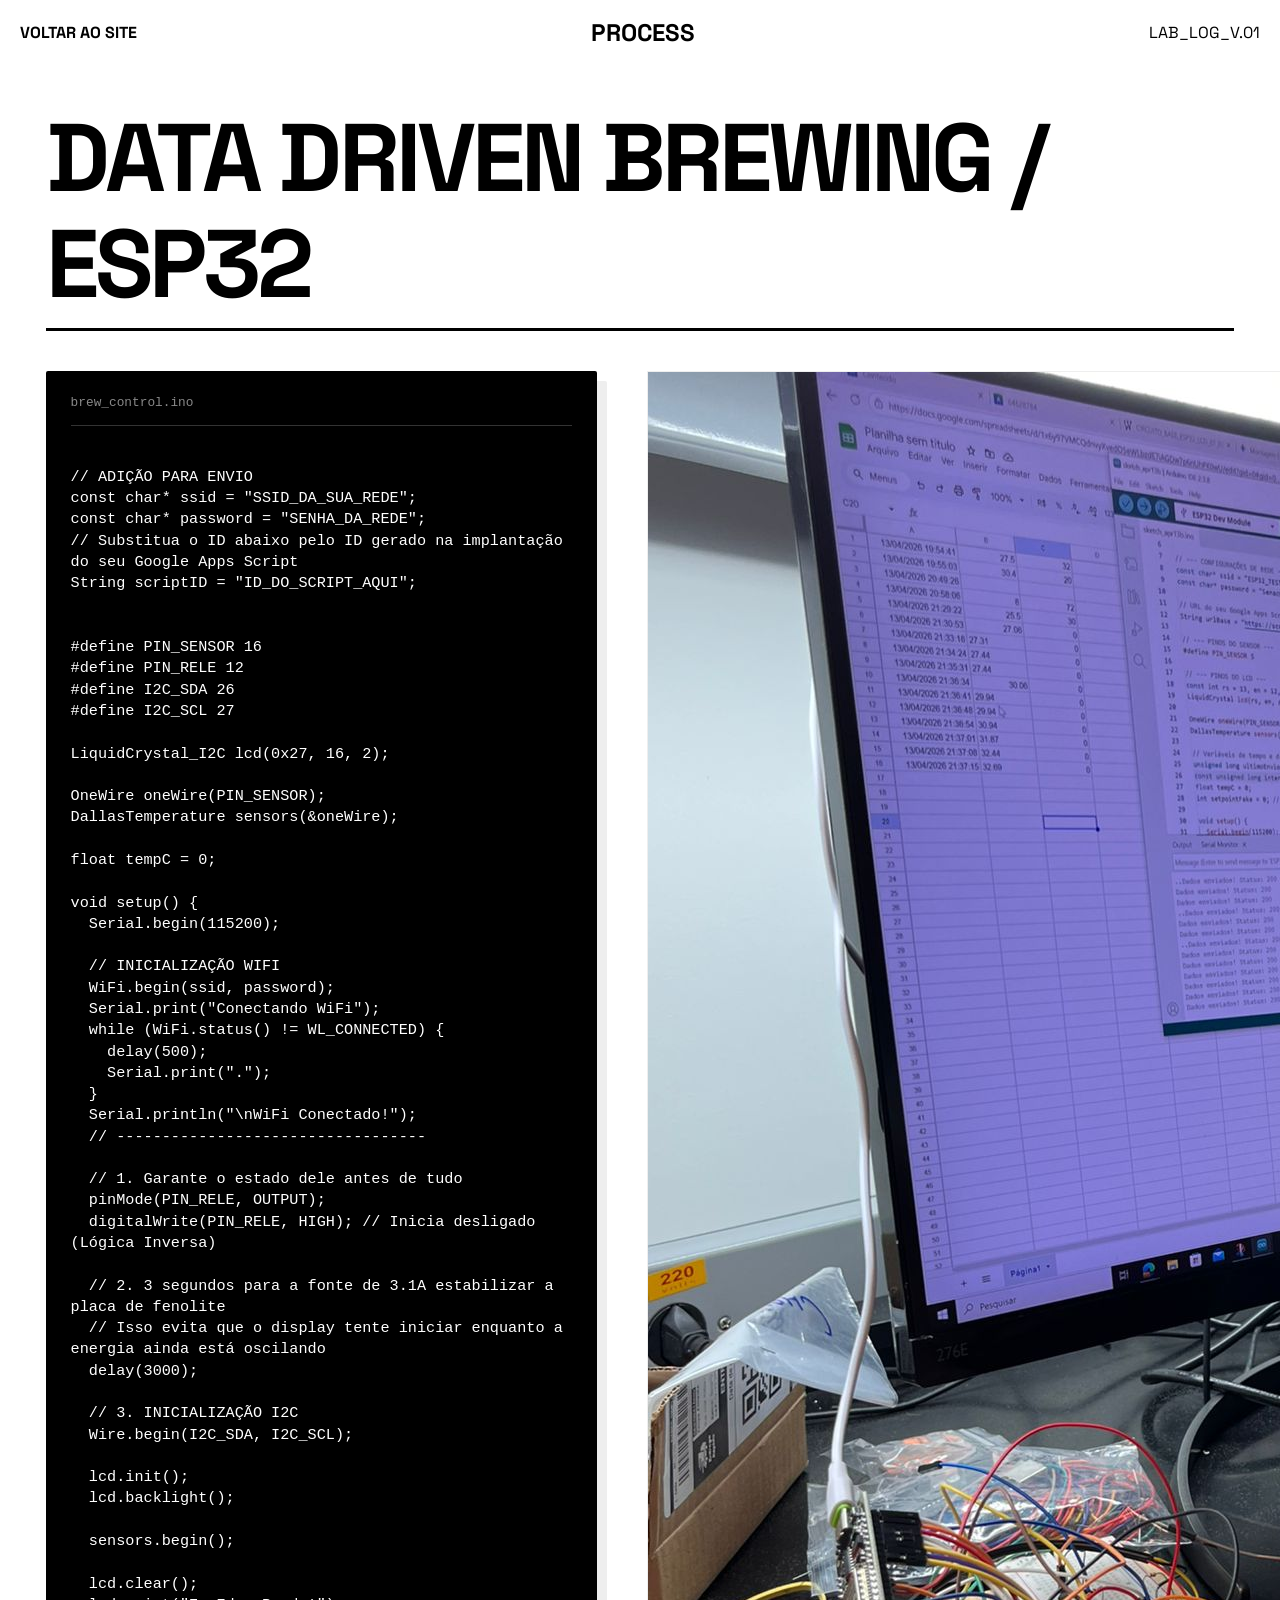
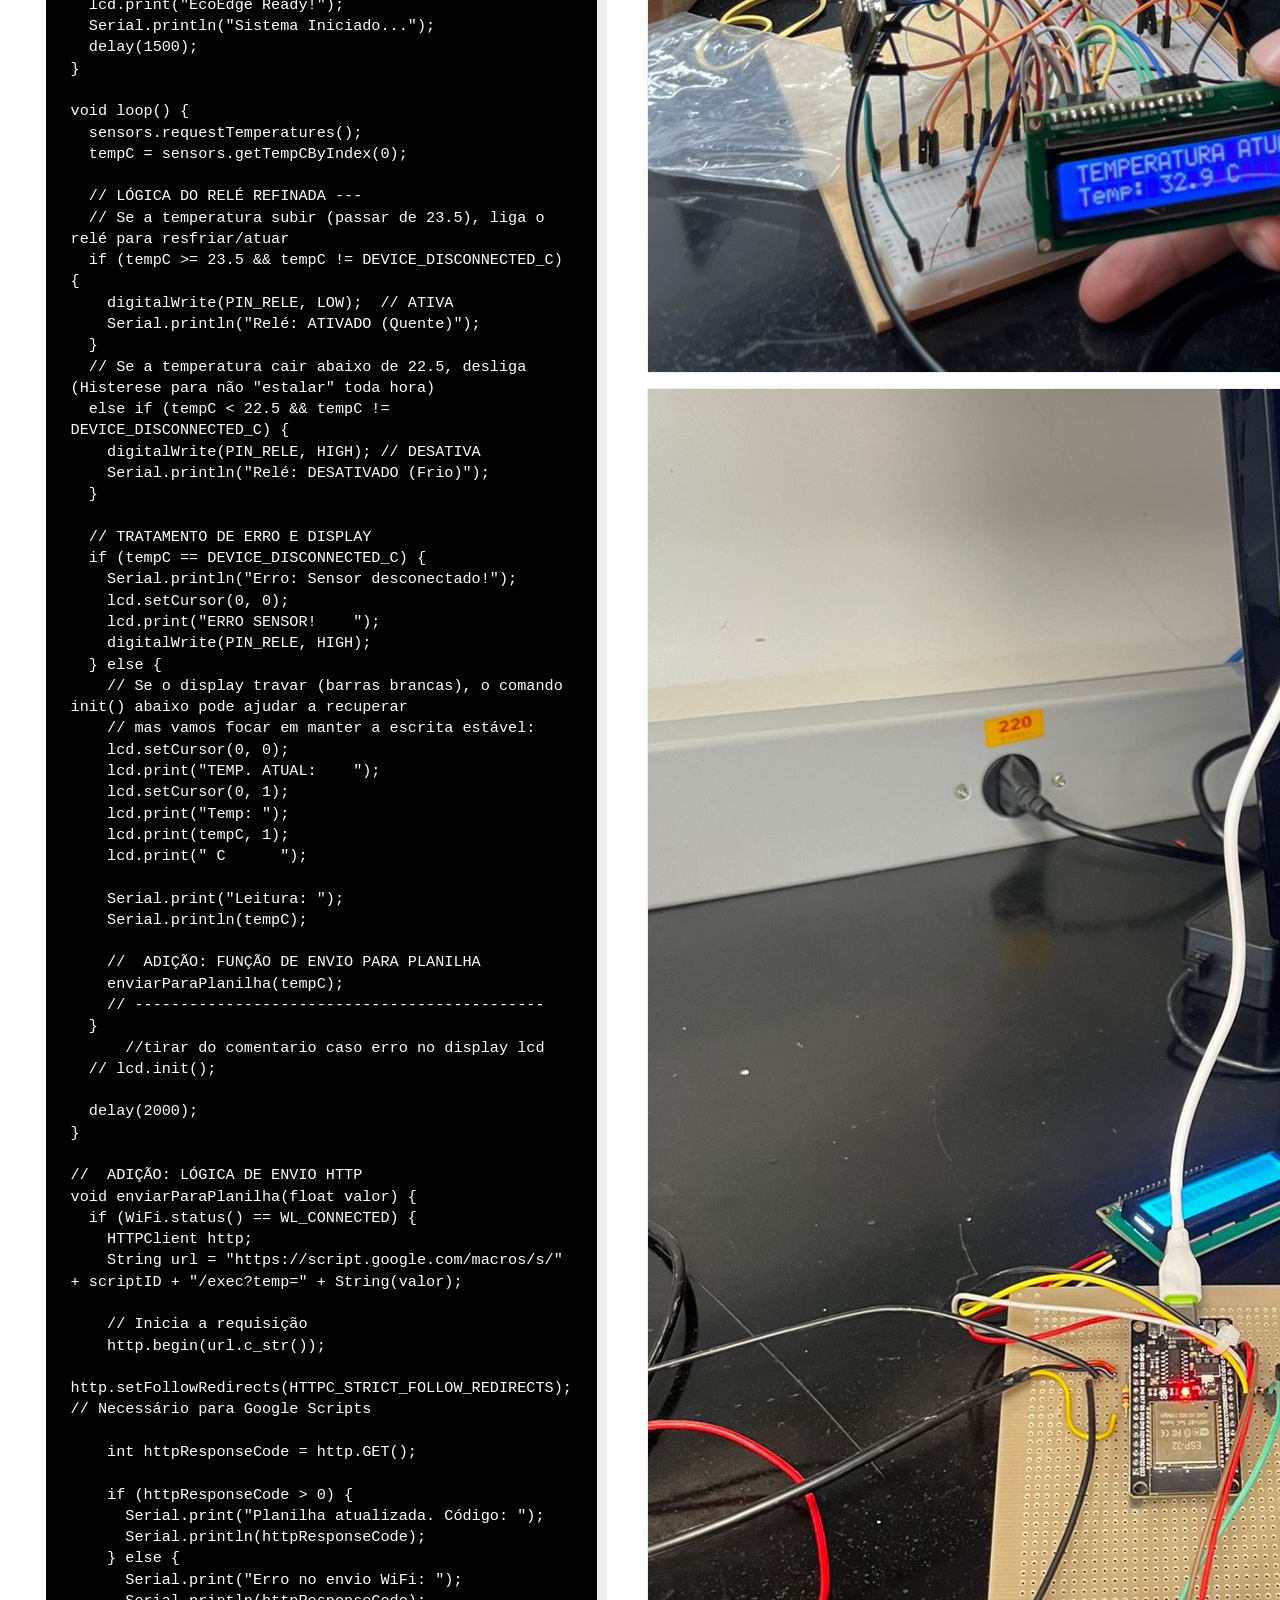
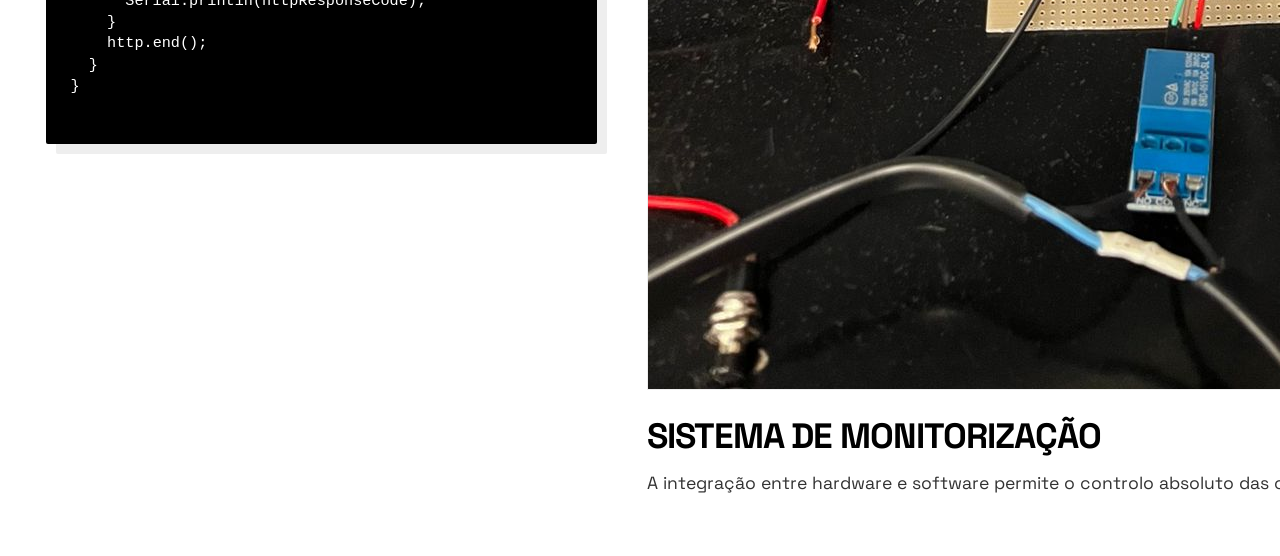
==== commit 25f93560: "Update academico.html" ====
--- a/academico.html
+++ b/academico.html
@@ -3,7 +3,7 @@
 <head>
     <meta charset="UTF-8">
     <meta name="viewport" content="width=device-width, initial-scale=1.0">
-    <title>ACADÊMICO | PROCESS</title>
+    <title>ACADÊMICO | MELANINA</title>
     <link rel="stylesheet" href="styles.css">
     <link href="https://fonts.googleapis.com/css2?family=Space+Grotesk:wght@300;400;700&display=swap" rel="stylesheet">
 </head>
@@ -159,11 +159,14 @@
 
             <div class="academic-sidebar">
                 <div class="academic-image-grid">
-                    <div class="fototeste1.jpeg" style="background-color: #eee;">fototeste1.jpeg</div>
-                    <div class="fototeste2.jpeg" style="background-color: #ddd;">fototeste2.jpeg</div>
-                    <div class="fototeste3.jpeg" style="background-color: #ccc;">fototeste3.jpeg</div>
-                    <div class="fototeste4.jpeg" style="background-color: #bbb;">fototeste4.jpeg</div>
-                </div>
+                    <img src="fototeste1.jpeg" class="grid-img" alt="Foto 1">
+    
+                    <img src="fototeste2.jpeg" class="grid-img" alt="Foto 2">
+    
+                    <img src="fototeste3.jpeg" class="grid-img" alt="Foto 3">
+    
+                    <img src="fototeste4.jpeg" class="grid-img" alt="Foto 4">
+</div>
                 <div class="academic-description">
                     <h3>SISTEMA DE MONITORIZAÇÃO</h3>
                     <p>
